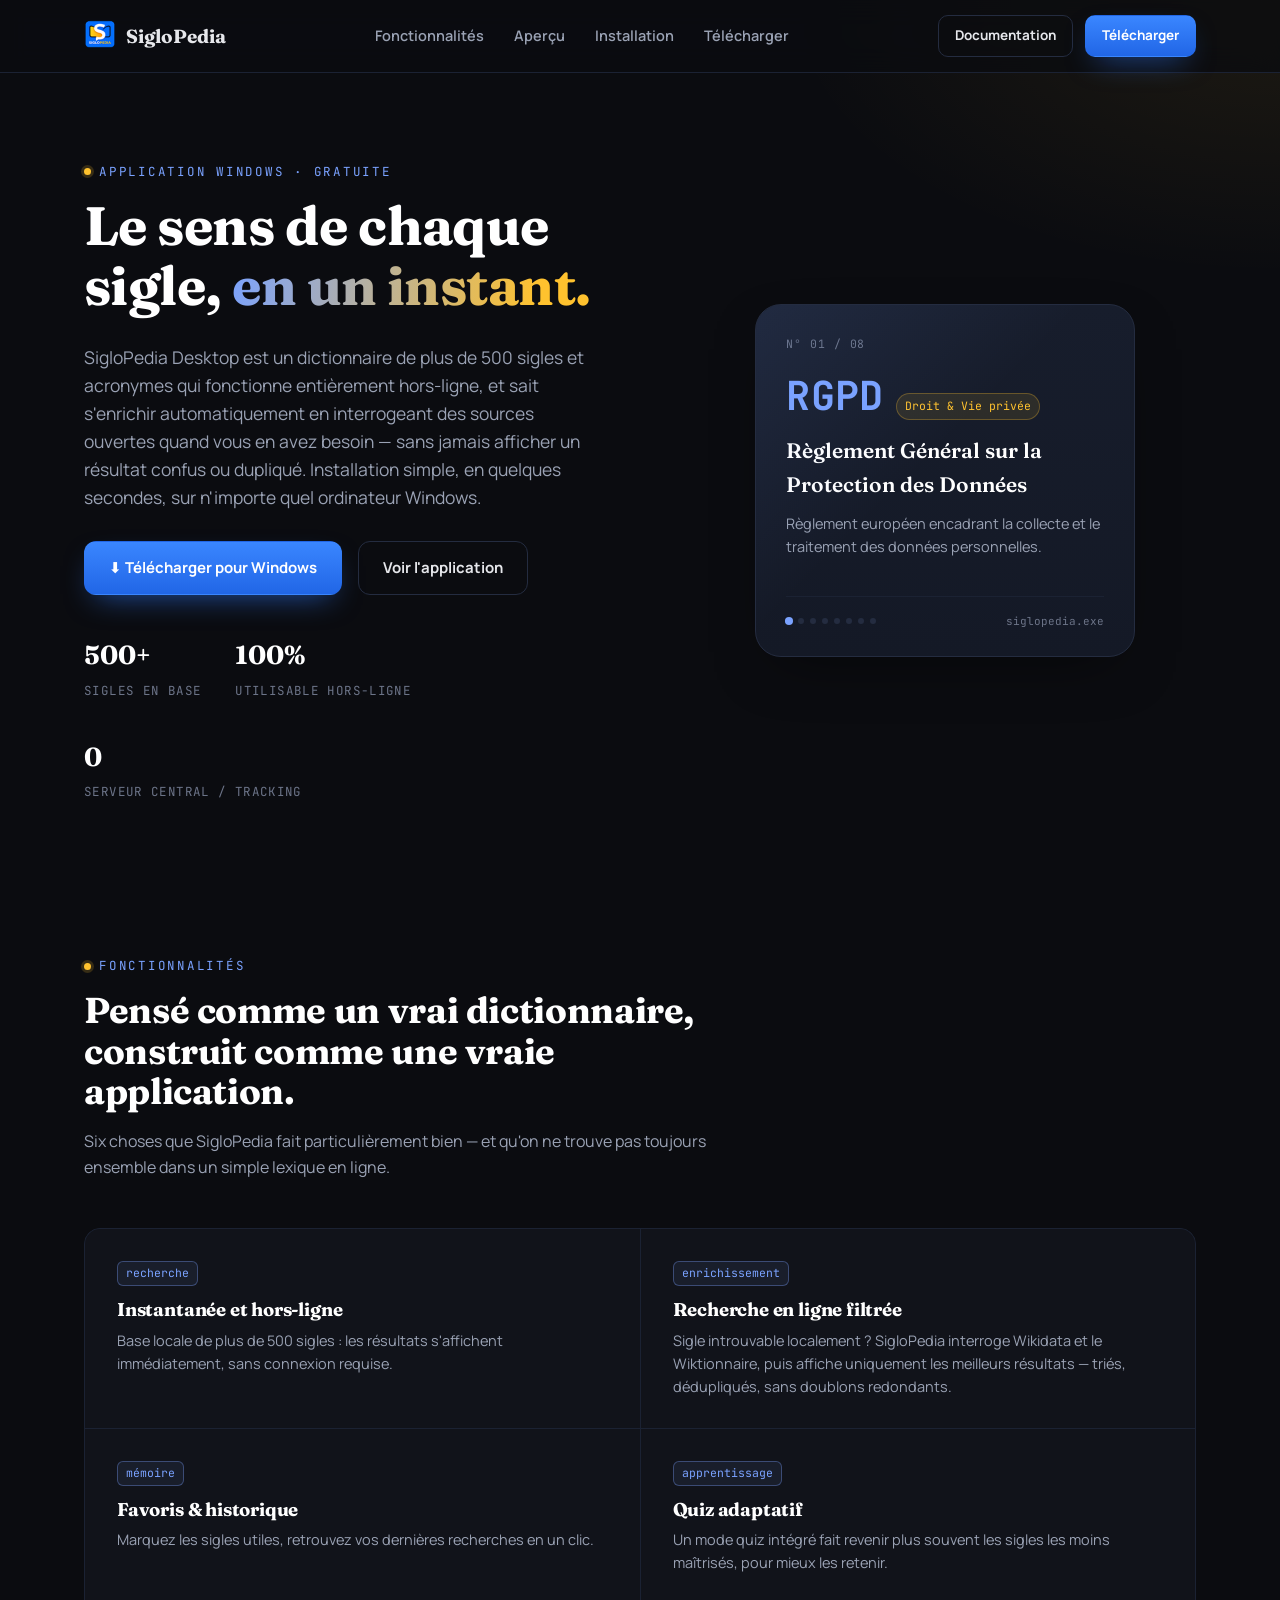
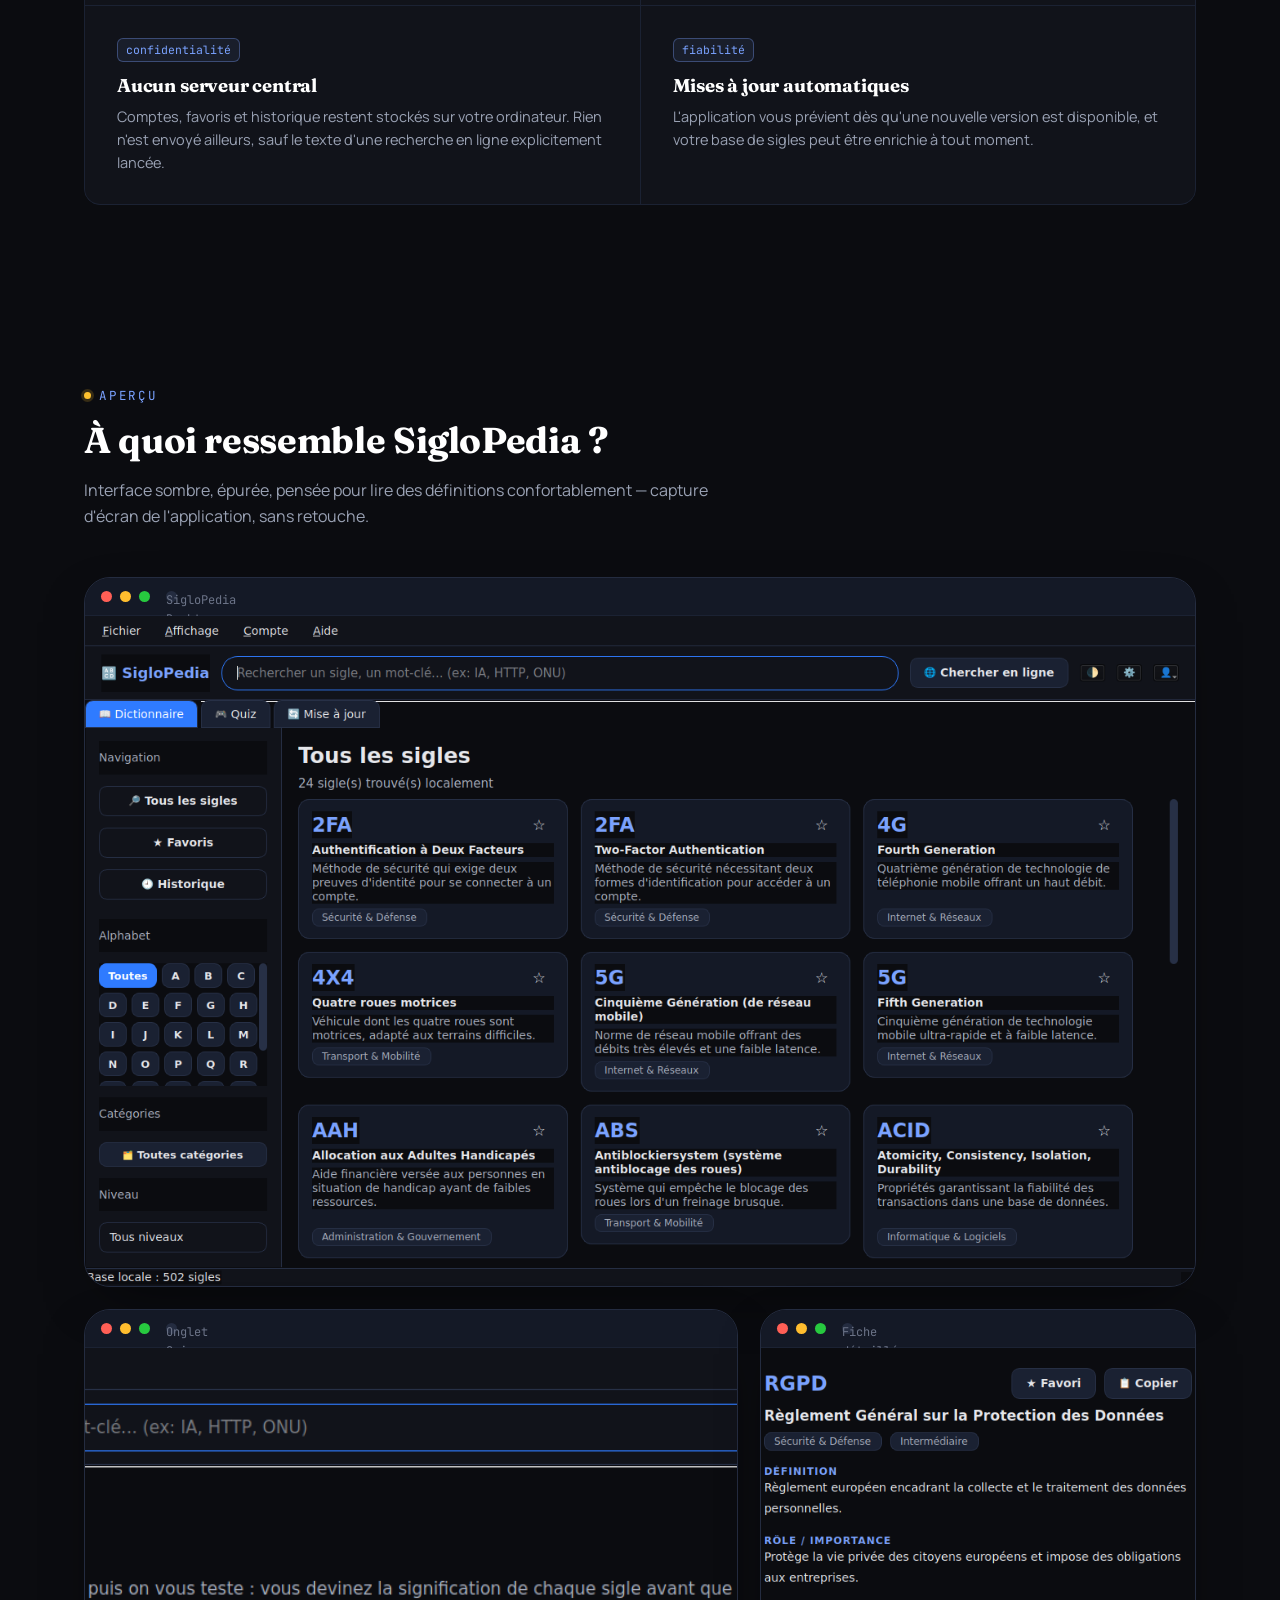
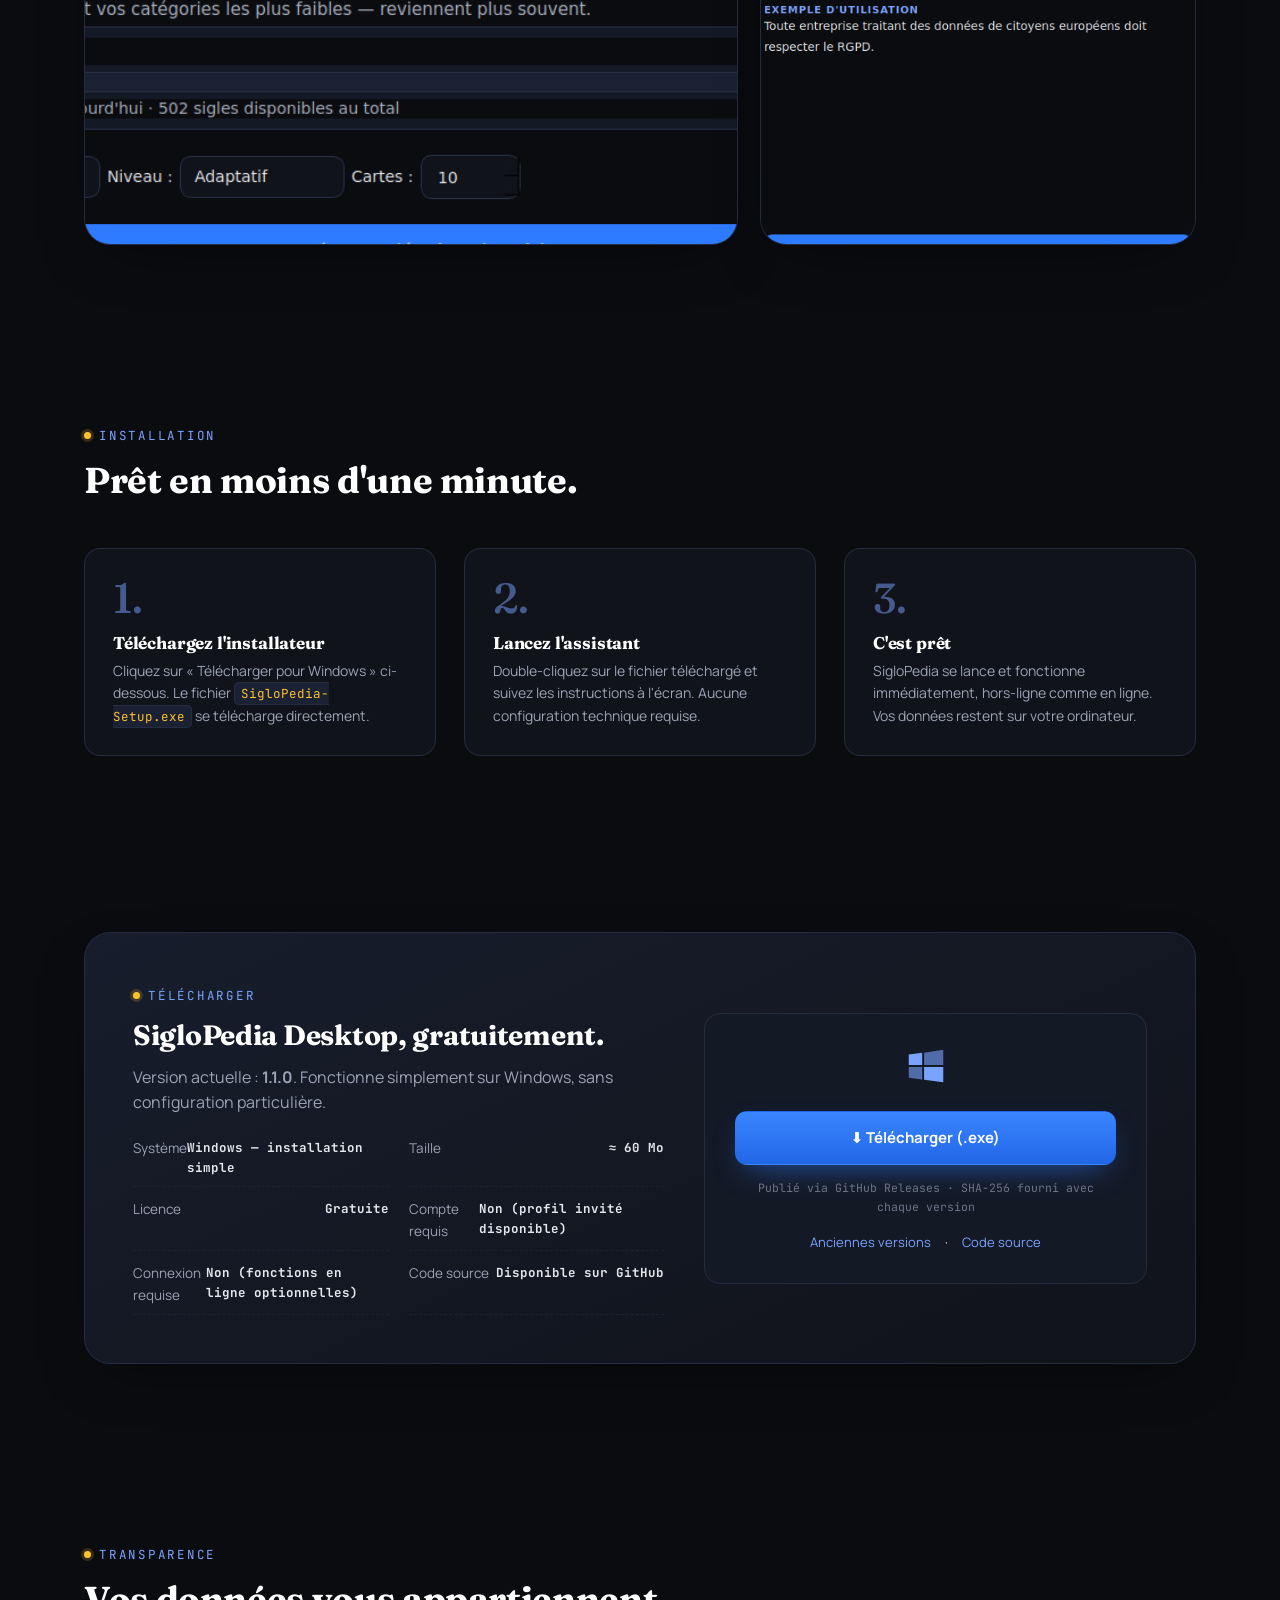
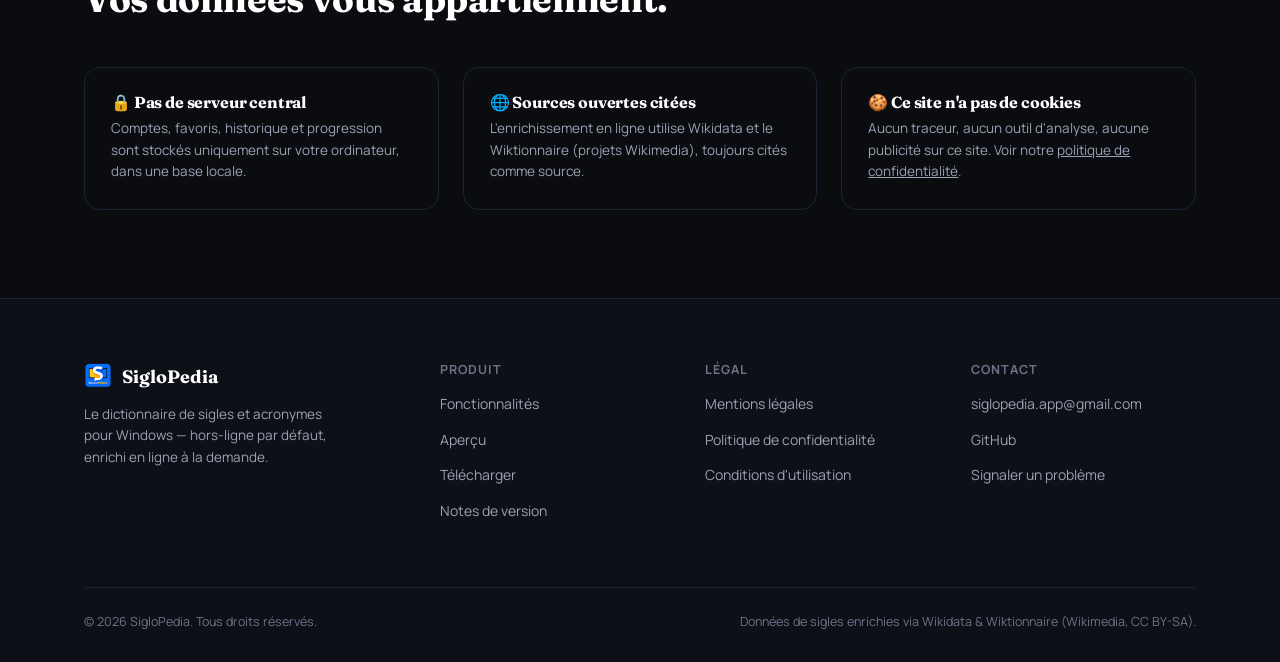
==== docs/index.html @ d8af5785 "Add files via upload" ====
<!doctype html>
<html lang="fr">
<head>
<meta charset="UTF-8">
<meta name="viewport" content="width=device-width, initial-scale=1">
<title>SigloPedia Desktop — Le dictionnaire des sigles et acronymes</title>
<meta name="description" content="SigloPedia Desktop : dictionnaire de plus de 500 sigles et acronymes pour Windows. Recherche instantanée hors-ligne, enrichissement en ligne filtré, quiz intégré. Gratuit, sans compte obligatoire, données 100% locales.">
<link rel="canonical" href="https://siglopedia.example.com/">

<meta property="og:type" content="website">
<meta property="og:title" content="SigloPedia Desktop — Le dictionnaire des sigles et acronymes">
<meta property="og:description" content="Plus de 500 sigles et acronymes, recherche instantanée hors-ligne, enrichissement en ligne filtré et quiz intégré. Gratuit pour Windows.">
<meta property="og:image" content="assets/icon-512.png">
<meta name="twitter:card" content="summary">

<link rel="icon" href="assets/favicon.png" type="image/png">
<link rel="apple-touch-icon" href="assets/icon-180.png">
<link rel="stylesheet" href="css/style.css">
</head>
<body>

<a href="#main" class="skip-link">Aller au contenu principal</a>

<header class="site-header">
  <div class="container">
    <a href="index.html" class="brand">
      <img src="assets/icon-48.png" alt="" width="32" height="32">
      SigloPedia
    </a>
    <nav aria-label="Navigation principale">
      <ul class="nav-links">
        <li><a href="#fonctionnalites">Fonctionnalités</a></li>
        <li><a href="#apercu">Aperçu</a></li>
        <li><a href="#installation">Installation</a></li>
        <li><a href="#telecharger">Télécharger</a></li>
      </ul>
    </nav>
    <div class="nav-cta">
      <a href="#telecharger" class="btn btn-ghost btn-sm">Documentation</a>
      <a href="#telecharger" class="btn btn-primary btn-sm">Télécharger</a>
    </div>
    <button class="nav-toggle" aria-label="Ouvrir le menu" aria-expanded="false">☰</button>
  </div>
</header>

<main id="main">

  <!-- ============================== HERO ============================== -->
  <section class="hero">
    <div class="container">
      <div>
        <p class="eyebrow">Application Windows · Gratuite</p>
        <h1>Le sens de chaque sigle, <em>en un instant.</em></h1>
        <p class="hero-sub">
          SigloPedia Desktop est un dictionnaire de plus de 500 sigles et
          acronymes qui fonctionne entièrement hors-ligne, et sait
          s'enrichir automatiquement en interrogeant des sources ouvertes
          quand vous en avez besoin — sans jamais afficher un résultat
          confus ou dupliqué. Installation simple, en quelques secondes,
          sur n'importe quel ordinateur Windows.
        </p>
        <div class="hero-cta-row">
          <a href="#telecharger" class="btn btn-primary">
            ⬇️ Télécharger pour Windows
          </a>
          <a href="#apercu" class="btn btn-ghost">Voir l'application</a>
        </div>

        <div class="trust-row">
          <div class="stat"><b>500+</b><span>SIGLES EN BASE</span></div>
          <div class="stat"><b>100%</b><span>UTILISABLE HORS-LIGNE</span></div>
          <div class="stat"><b>0</b><span>SERVEUR CENTRAL / TRACKING</span></div>
        </div>
      </div>

      <div class="dict-card-wrap">
        <div class="dict-card" id="dictCard">
          <div class="dict-card-glow" aria-hidden="true"></div>
          <p class="dict-card-index">N° 01 / 08</p>
          <div class="dict-card-head">
            <span class="dict-card-acr">RGPD</span>
            <span class="dict-card-cat">Droit &amp; Vie privée</span>
          </div>
          <p class="dict-card-name">Règlement Général sur la Protection des Données</p>
          <p class="dict-card-def">Règlement européen encadrant la collecte et le traitement des données personnelles.</p>
          <div class="dict-card-foot">
            <div class="dict-card-dots" role="group" aria-label="Choisir une entrée">
              <span class="active"></span><span></span><span></span><span></span>
              <span></span><span></span><span></span><span></span>
            </div>
            <span class="dict-card-src">siglopedia.exe</span>
          </div>
        </div>
      </div>
    </div>
  </section>

  <!-- ============================ FONCTIONNALITÉS ============================ -->
  <section id="fonctionnalites">
    <div class="container">
      <div class="section-head reveal">
        <p class="eyebrow">Fonctionnalités</p>
        <h2>Pensé comme un vrai dictionnaire, construit comme une vraie application.</h2>
        <p>Six choses que SigloPedia fait particulièrement bien — et qu'on ne trouve pas toujours ensemble dans un simple lexique en ligne.</p>
      </div>

      <div class="feature-grid reveal">
        <article class="feature">
          <span class="feature-tag">recherche</span>
          <h3>Instantanée et hors-ligne</h3>
          <p>Base locale de plus de 500 sigles : les résultats s'affichent immédiatement, sans connexion requise.</p>
        </article>
        <article class="feature">
          <span class="feature-tag">enrichissement</span>
          <h3>Recherche en ligne filtrée</h3>
          <p>Sigle introuvable localement ? SigloPedia interroge Wikidata et le Wiktionnaire, puis affiche uniquement les meilleurs résultats — triés, dédupliqués, sans doublons redondants.</p>
        </article>
        <article class="feature">
          <span class="feature-tag">mémoire</span>
          <h3>Favoris &amp; historique</h3>
          <p>Marquez les sigles utiles, retrouvez vos dernières recherches en un clic.</p>
        </article>
        <article class="feature">
          <span class="feature-tag">apprentissage</span>
          <h3>Quiz adaptatif</h3>
          <p>Un mode quiz intégré fait revenir plus souvent les sigles les moins maîtrisés, pour mieux les retenir.</p>
        </article>
        <article class="feature">
          <span class="feature-tag">confidentialité</span>
          <h3>Aucun serveur central</h3>
          <p>Comptes, favoris et historique restent stockés sur votre ordinateur. Rien n'est envoyé ailleurs, sauf le texte d'une recherche en ligne explicitement lancée.</p>
        </article>
        <article class="feature">
          <span class="feature-tag">fiabilité</span>
          <h3>Mises à jour automatiques</h3>
          <p>L'application vous prévient dès qu'une nouvelle version est disponible, et votre base de sigles peut être enrichie à tout moment.</p>
        </article>
      </div>
    </div>
  </section>

  <!-- ============================ APERÇU ============================ -->
  <section id="apercu">
    <div class="container">
      <div class="section-head reveal">
        <p class="eyebrow">Aperçu</p>
        <h2>À quoi ressemble SigloPedia ?</h2>
        <p>Interface sombre, épurée, pensée pour lire des définitions confortablement — capture d'écran de l'application, sans retouche.</p>
      </div>

      <div class="showcase-frame reveal">
        <div class="showcase-bar">
          <span></span><span></span><span></span>
          <span class="showcase-title">SigloPedia Desktop — Dictionnaire</span>
        </div>
        <img src="assets/screenshot.png" alt="Fenêtre principale de SigloPedia Desktop montrant la liste des sigles, la barre de recherche et les filtres par lettre, catégorie et niveau.">
      </div>

      <div class="gallery-strip">
        <div class="showcase-frame reveal">
          <div class="showcase-bar">
            <span></span><span></span><span></span>
            <span class="showcase-title">Onglet Quiz</span>
          </div>
          <img src="assets/screenshot-quiz.png" alt="Onglet Quiz de SigloPedia Desktop avec le niveau, la progression et les options de session.">
        </div>
        <div class="showcase-frame reveal">
          <div class="showcase-bar">
            <span></span><span></span><span></span>
            <span class="showcase-title">Fiche détaillée</span>
          </div>
          <img src="assets/screenshot-detail.png" alt="Fiche détaillée du sigle RGPD dans SigloPedia Desktop, avec définition, rôle et exemple d'utilisation.">
        </div>
      </div>
    </div>
  </section>

  <!-- ============================ INSTALLATION ============================ -->
  <section id="installation">
    <div class="container">
      <div class="section-head reveal">
        <p class="eyebrow">Installation</p>
        <h2>Prêt en moins d'une minute.</h2>
      </div>

      <div class="steps reveal">
        <div class="step">
          <div class="step-num">1.</div>
          <h3>Téléchargez l'installateur</h3>
          <p>Cliquez sur « Télécharger pour Windows » ci-dessous. Le fichier <code>SigloPedia-Setup.exe</code> se télécharge directement.</p>
        </div>
        <div class="step">
          <div class="step-num">2.</div>
          <h3>Lancez l'assistant</h3>
          <p>Double-cliquez sur le fichier téléchargé et suivez les instructions à l'écran. Aucune configuration technique requise.</p>
        </div>
        <div class="step">
          <div class="step-num">3.</div>
          <h3>C'est prêt</h3>
          <p>SigloPedia se lance et fonctionne immédiatement, hors-ligne comme en ligne. Vos données restent sur votre ordinateur.</p>
        </div>
      </div>
    </div>
  </section>

  <!-- ============================ TÉLÉCHARGER ============================ -->
  <section id="telecharger">
    <div class="container">
      <div class="download-panel reveal">
        <div>
          <p class="eyebrow">Télécharger</p>
          <h2>SigloPedia Desktop, gratuitement.</h2>
          <p>Version actuelle : <strong>1.1.0</strong>. Fonctionne simplement sur Windows, sans configuration particulière.</p>
          <ul class="spec-list">
            <li><span>Système</span><b>Windows — installation simple</b></li>
            <li><span>Taille</span><b>≈ 60 Mo</b></li>
            <li><span>Licence</span><b>Gratuite</b></li>
            <li><span>Compte requis</span><b>Non (profil invité disponible)</b></li>
            <li><span>Connexion requise</span><b>Non (fonctions en ligne optionnelles)</b></li>
            <li><span>Code source</span><b>Disponible sur GitHub</b></li>
          </ul>
        </div>
        <div class="download-card">
          <svg class="win-icon" viewBox="0 0 24 24" fill="none" xmlns="http://www.w3.org/2000/svg" aria-hidden="true">
            <path d="M3 5.5L10 4.6V11H3V5.5Z" fill="currentColor"/>
            <path d="M11 4.5L21 3V11H11V4.5Z" fill="currentColor" opacity="0.6"/>
            <path d="M3 12H10V18.5L3 17.6V12Z" fill="currentColor" opacity="0.6"/>
            <path d="M11 12H21V20L11 18.6V12Z" fill="currentColor"/>
          </svg>
          <a href="https://github.com/siglopedia/siglopedia-desktop/releases/latest/download/SigloPedia-Setup.exe"
             class="btn btn-primary btn-block">⬇️ Télécharger (.exe)</a>
          <small>Publié via GitHub Releases · SHA-256 fourni avec chaque version</small>
          <div class="alt-downloads">
            <a href="https://github.com/siglopedia/siglopedia-desktop/releases" target="_blank" rel="noopener">Anciennes versions</a>
            <span aria-hidden="true">·</span>
            <a href="https://github.com/siglopedia/siglopedia-desktop" target="_blank" rel="noopener">Code source</a>
          </div>
        </div>
      </div>
    </div>
  </section>

  <!-- ============================ CONFIANCE ============================ -->
  <section id="confidentialite">
    <div class="container">
      <div class="section-head reveal">
        <p class="eyebrow">Transparence</p>
        <h2>Vos données vous appartiennent.</h2>
      </div>
      <div class="trust-strip reveal">
        <div class="trust-item">
          <h3>🔒 Pas de serveur central</h3>
          <p>Comptes, favoris, historique et progression sont stockés uniquement sur votre ordinateur, dans une base locale.</p>
        </div>
        <div class="trust-item">
          <h3>🌐 Sources ouvertes citées</h3>
          <p>L'enrichissement en ligne utilise Wikidata et le Wiktionnaire (projets Wikimedia), toujours cités comme source.</p>
        </div>
        <div class="trust-item">
          <h3>🍪 Ce site n'a pas de cookies</h3>
          <p>Aucun traceur, aucun outil d'analyse, aucune publicité sur ce site. Voir notre <a href="privacy.html">politique de confidentialité</a>.</p>
        </div>
      </div>
    </div>
  </section>

</main>

<footer class="site-footer">
  <div class="container">
    <div class="footer-grid">
      <div>
        <a href="index.html" class="footer-brand">
          <img src="assets/icon-48.png" alt="">
          SigloPedia
        </a>
        <p class="footer-desc">Le dictionnaire de sigles et acronymes pour Windows — hors-ligne par défaut, enrichi en ligne à la demande.</p>
      </div>
      <div class="footer-col">
        <h4>Produit</h4>
        <ul>
          <li><a href="#fonctionnalites">Fonctionnalités</a></li>
          <li><a href="#apercu">Aperçu</a></li>
          <li><a href="#telecharger">Télécharger</a></li>
          <li><a href="https://github.com/siglopedia/siglopedia-desktop/releases" target="_blank" rel="noopener">Notes de version</a></li>
        </ul>
      </div>
      <div class="footer-col">
        <h4>Légal</h4>
        <ul>
          <li><a href="mentions-legales.html">Mentions légales</a></li>
          <li><a href="privacy.html">Politique de confidentialité</a></li>
          <li><a href="terms.html">Conditions d'utilisation</a></li>
        </ul>
      </div>
      <div class="footer-col">
        <h4>Contact</h4>
        <ul>
          <li><a href="mailto:siglopedia.app@gmail.com">siglopedia.app@gmail.com</a></li>
          <li><a href="https://github.com/siglopedia/siglopedia-desktop" target="_blank" rel="noopener">GitHub</a></li>
          <li><a href="https://github.com/siglopedia/siglopedia-desktop/issues" target="_blank" rel="noopener">Signaler un problème</a></li>
        </ul>
      </div>
    </div>
    <div class="footer-bottom">
      <span>© <span data-year>2026</span> SigloPedia. Tous droits réservés.</span>
      <span>Données de sigles enrichies via Wikidata &amp; Wiktionnaire (Wikimedia, CC BY-SA).</span>
    </div>
  </div>
</footer>

<script src="js/script.js"></script>
</body>
</html>
---- docs/css/style.css ----
/* ==========================================================================
   SigloPedia — feuille de style du site vitrine
   --------------------------------------------------------------------------
   SYSTÈME DE DESIGN (reflète fidèlement la palette réelle de l'application,
   déclarée dans app/styles.py::DARK — cohérence de marque site ↔ logiciel) :

   Couleur   #0b0c10 fond · #141926 carte · #273046 bordure ·
             #2f7bff bleu marque · #7aa2ff bleu clair · #ffc22e or accent

   Typo      Fraunces  — titres (serif éditoriale, esprit "dictionnaire")
             Manrope   — texte courant, interface
             JetBrains Mono — sigles, étiquettes, données (esprit "code/abréviation")

   Signature "Carte de dictionnaire" qui feuillette de vraies entrées de
             l'application dans le hero (voir .dict-card / js/script.js)
   ========================================================================== */

/* ==========================================================================
   Polices auto-hébergées (aucune requête vers un service tiers — voir
   politique de confidentialité : le site ne fait aucun appel externe).
   ========================================================================== */
@font-face {
  font-family: "Fraunces";
  src: url("../fonts/fraunces-latin-500-normal.woff2") format("woff2");
  font-weight: 500; font-style: normal; font-display: swap;
}
@font-face {
  font-family: "Fraunces";
  src: url("../fonts/fraunces-latin-600-normal.woff2") format("woff2");
  font-weight: 600; font-style: normal; font-display: swap;
}
@font-face {
  font-family: "Fraunces";
  src: url("../fonts/fraunces-latin-700-normal.woff2") format("woff2");
  font-weight: 700; font-style: normal; font-display: swap;
}
@font-face {
  font-family: "Manrope";
  src: url("../fonts/manrope-latin-400-normal.woff2") format("woff2");
  font-weight: 400; font-style: normal; font-display: swap;
}
@font-face {
  font-family: "Manrope";
  src: url("../fonts/manrope-latin-500-normal.woff2") format("woff2");
  font-weight: 500; font-style: normal; font-display: swap;
}
@font-face {
  font-family: "Manrope";
  src: url("../fonts/manrope-latin-600-normal.woff2") format("woff2");
  font-weight: 600; font-style: normal; font-display: swap;
}
@font-face {
  font-family: "Manrope";
  src: url("../fonts/manrope-latin-700-normal.woff2") format("woff2");
  font-weight: 700; font-style: normal; font-display: swap;
}
@font-face {
  font-family: "Manrope";
  src: url("../fonts/manrope-latin-800-normal.woff2") format("woff2");
  font-weight: 800; font-style: normal; font-display: swap;
}
@font-face {
  font-family: "JetBrains Mono";
  src: url("../fonts/jetbrains-mono-latin-400-normal.woff2") format("woff2");
  font-weight: 400; font-style: normal; font-display: swap;
}
@font-face {
  font-family: "JetBrains Mono";
  src: url("../fonts/jetbrains-mono-latin-500-normal.woff2") format("woff2");
  font-weight: 500; font-style: normal; font-display: swap;
}
@font-face {
  font-family: "JetBrains Mono";
  src: url("../fonts/jetbrains-mono-latin-700-normal.woff2") format("woff2");
  font-weight: 700; font-style: normal; font-display: swap;
}

:root {
  --bg: #0b0c10;
  --bg-soft: #0e1017;
  --panel: #11131a;
  --card: #141926;
  --card-2: #171d2c;
  --chip: #1a2132;
  --border: #242c40;
  --border-soft: #1b2233;
  --text: #e6e7eb;
  --muted: #9aa2b4;
  --muted-2: #6c7488;
  --brand: #2f7bff;
  --brand-2: #7aa2ff;
  --gold: #ffc22e;
  --ok: #34d399;

  --serif: "Fraunces", "Iowan Old Style", ui-serif, Georgia, serif;
  --sans: "Manrope", "Segoe UI", system-ui, -apple-system, sans-serif;
  --mono: "JetBrains Mono", "SFMono-Regular", Consolas, monospace;

  --container: 1160px;
  --radius-sm: 10px;
  --radius-md: 16px;
  --radius-lg: 26px;
  --shadow-card: 0 20px 60px -25px rgba(0, 0, 0, 0.6);
  --ease: cubic-bezier(0.16, 1, 0.3, 1);
}

/* -------------------------------------------------------------------- */
/* Reset & base                                                         */
/* -------------------------------------------------------------------- */
*, *::before, *::after { box-sizing: border-box; }
html { scroll-behavior: smooth; }
@media (prefers-reduced-motion: reduce) {
  html { scroll-behavior: auto; }
  *, *::before, *::after {
    animation-duration: 0.001ms !important;
    animation-iteration-count: 1 !important;
    transition-duration: 0.001ms !important;
    scroll-behavior: auto !important;
  }
}

body {
  margin: 0;
  background:
    radial-gradient(1200px 600px at 15% -10%, rgba(47, 123, 255, 0.16), transparent 60%),
    radial-gradient(900px 500px at 100% 0%, rgba(255, 194, 46, 0.08), transparent 55%),
    var(--bg);
  color: var(--text);
  font-family: var(--sans);
  font-size: 16px;
  line-height: 1.6;
  -webkit-font-smoothing: antialiased;
}

img { max-width: 100%; display: block; }
a { color: inherit; }

h1, h2, h3, h4 {
  font-family: var(--serif);
  font-weight: 620;
  line-height: 1.12;
  margin: 0 0 0.5em;
  letter-spacing: -0.01em;
}

p { margin: 0 0 1em; color: var(--muted); }

.container {
  max-width: var(--container);
  margin: 0 auto;
  padding: 0 24px;
}

/* Focus visible partout — accessibilité clavier */
a:focus-visible,
button:focus-visible,
input:focus-visible,
[tabindex]:focus-visible {
  outline: 2px solid var(--brand-2);
  outline-offset: 3px;
  border-radius: 6px;
}

.skip-link {
  position: absolute;
  left: -999px;
  top: auto;
  background: var(--brand);
  color: #fff;
  padding: 12px 18px;
  border-radius: 8px;
  z-index: 999;
  font-weight: 700;
}
.skip-link:focus {
  left: 24px;
  top: 24px;
}

::selection { background: var(--brand); color: #fff; }

/* -------------------------------------------------------------------- */
/* Eyebrow / kicker / mono labels                                       */
/* -------------------------------------------------------------------- */
.eyebrow {
  font-family: var(--mono);
  font-size: 12.5px;
  letter-spacing: 0.14em;
  text-transform: uppercase;
  color: var(--brand-2);
  display: inline-flex;
  align-items: center;
  gap: 8px;
  margin-bottom: 14px;
}
.eyebrow::before {
  content: "";
  width: 7px;
  height: 7px;
  border-radius: 50%;
  background: var(--gold);
  box-shadow: 0 0 0 3px rgba(255, 194, 46, 0.18);
}

.tag {
  font-family: var(--mono);
  font-size: 12px;
  color: var(--muted);
  background: var(--chip);
  border: 1px solid var(--border);
  padding: 3px 9px;
  border-radius: 999px;
  white-space: nowrap;
}

/* -------------------------------------------------------------------- */
/* Buttons                                                              */
/* -------------------------------------------------------------------- */
.btn {
  display: inline-flex;
  align-items: center;
  justify-content: center;
  gap: 10px;
  font-family: var(--sans);
  font-weight: 700;
  font-size: 15px;
  text-decoration: none;
  cursor: pointer;
  border-radius: 12px;
  padding: 14px 24px;
  border: 1px solid transparent;
  transition: transform 0.2s var(--ease), box-shadow 0.2s var(--ease), background 0.2s var(--ease), border-color .2s var(--ease);
}
.btn:active { transform: translateY(1px); }

.btn-primary {
  background: linear-gradient(180deg, #3a86ff, #2166e6);
  color: #fff;
  box-shadow: 0 12px 30px -12px rgba(47, 123, 255, 0.65);
}
.btn-primary:hover {
  transform: translateY(-2px);
  box-shadow: 0 18px 36px -12px rgba(47, 123, 255, 0.8);
}

.btn-ghost {
  background: transparent;
  border-color: var(--border);
  color: var(--text);
}
.btn-ghost:hover {
  border-color: var(--brand-2);
  background: rgba(122, 162, 255, 0.08);
}

.btn-sm { padding: 9px 16px; font-size: 13.5px; border-radius: 10px; }
.btn-block { width: 100%; }

/* -------------------------------------------------------------------- */
/* Header / nav                                                         */
/* -------------------------------------------------------------------- */
.site-header {
  position: sticky;
  top: 0;
  z-index: 100;
  background: rgba(11, 12, 16, 0.78);
  backdrop-filter: blur(14px) saturate(140%);
  -webkit-backdrop-filter: blur(14px) saturate(140%);
  border-bottom: 1px solid var(--border-soft);
}
.site-header .container {
  display: flex;
  align-items: center;
  justify-content: space-between;
  gap: 20px;
  height: 72px;
}
.brand {
  display: flex;
  align-items: center;
  gap: 10px;
  text-decoration: none;
  font-family: var(--serif);
  font-weight: 650;
  font-size: 19px;
  color: var(--text);
}
.brand img { width: 32px; height: 32px; border-radius: 8px; }

.nav-links {
  display: flex;
  align-items: center;
  gap: 30px;
  list-style: none;
  margin: 0;
  padding: 0;
}
.nav-links a {
  text-decoration: none;
  color: var(--muted);
  font-size: 14.5px;
  font-weight: 600;
  transition: color 0.15s;
}
.nav-links a:hover { color: var(--text); }

.nav-cta { display: flex; align-items: center; gap: 12px; }

.nav-toggle {
  display: none;
  background: none;
  border: 1px solid var(--border);
  border-radius: 8px;
  width: 42px;
  height: 42px;
  color: var(--text);
  font-size: 20px;
  cursor: pointer;
}

/* -------------------------------------------------------------------- */
/* Hero                                                                  */
/* -------------------------------------------------------------------- */
.hero {
  padding: 84px 0 60px;
}
.hero .container {
  display: grid;
  grid-template-columns: 1.05fr 0.95fr;
  gap: 56px;
  align-items: center;
}
.hero h1 {
  font-size: clamp(34px, 4.6vw, 54px);
  color: #fff;
}
.hero h1 em {
  font-style: normal;
  background: linear-gradient(100deg, var(--brand-2), var(--gold) 85%);
  -webkit-background-clip: text;
  background-clip: text;
  color: transparent;
}
.hero-sub {
  font-size: 17.5px;
  max-width: 46ch;
  color: var(--muted);
}
.hero-cta-row {
  display: flex;
  align-items: center;
  gap: 16px;
  flex-wrap: wrap;
  margin: 30px 0 18px;
}
.hero-meta {
  font-family: var(--mono);
  font-size: 12.5px;
  color: var(--muted-2);
  display: flex;
  gap: 18px;
  flex-wrap: wrap;
}
.hero-meta span { display: inline-flex; align-items: center; gap: 6px; }

.trust-row {
  margin-top: 40px;
  display: flex;
  gap: 34px;
  flex-wrap: wrap;
}
.trust-row .stat b {
  font-family: var(--serif);
  font-size: 26px;
  color: #fff;
  display: block;
}
.trust-row .stat span {
  font-size: 12.5px;
  color: var(--muted-2);
  font-family: var(--mono);
  letter-spacing: 0.03em;
}

/* --- Signature element : carte de dictionnaire qui feuillette --- */
.dict-card-wrap {
  position: relative;
  display: flex;
  justify-content: center;
}
.dict-card {
  width: 100%;
  max-width: 380px;
  background: linear-gradient(180deg, var(--card-2), var(--card));
  border: 1px solid var(--border);
  border-radius: var(--radius-lg);
  padding: 30px 30px 26px;
  box-shadow: var(--shadow-card);
  position: relative;
  overflow: hidden;
}
.dict-card::before {
  content: "";
  position: absolute;
  inset: 0;
  background: linear-gradient(135deg, rgba(122,162,255,0.10), transparent 45%);
  pointer-events: none;
}
.dict-card-index {
  font-family: var(--mono);
  font-size: 11.5px;
  color: var(--muted-2);
  letter-spacing: 0.08em;
}
.dict-card-head {
  display: flex;
  align-items: baseline;
  gap: 12px;
  margin: 10px 0 4px;
}
.dict-card-acr {
  font-family: var(--mono);
  font-weight: 700;
  font-size: 40px;
  color: var(--brand-2);
  letter-spacing: 0.01em;
}
.dict-card-cat {
  font-size: 11.5px;
  color: var(--gold);
  font-family: var(--mono);
  background: rgba(255, 194, 46, 0.1);
  border: 1px solid rgba(255, 194, 46, 0.28);
  padding: 3px 8px;
  border-radius: 999px;
  white-space: nowrap;
}
.dict-card-name {
  font-family: var(--serif);
  font-size: 21px;
  font-weight: 600;
  color: #fff;
  margin: 6px 0 10px;
}
.dict-card-def {
  color: var(--muted);
  font-size: 14.5px;
  min-height: 66px;
}
.dict-card-foot {
  display: flex;
  align-items: center;
  justify-content: space-between;
  margin-top: 18px;
  padding-top: 16px;
  border-top: 1px solid var(--border-soft);
}
.dict-card-dots {
  display: flex;
  gap: 6px;
}
.dict-card-dots span {
  width: 6px;
  height: 6px;
  border-radius: 50%;
  background: var(--border);
  transition: background 0.3s, transform 0.3s;
}
.dict-card-dots span.active {
  background: var(--brand-2);
  transform: scale(1.35);
}
.dict-card-src {
  font-family: var(--mono);
  font-size: 11px;
  color: var(--muted-2);
}
.dict-card-glow {
  position: absolute;
  width: 260px;
  height: 260px;
  background: radial-gradient(circle, rgba(47,123,255,0.35), transparent 70%);
  filter: blur(10px);
  top: -80px;
  right: -100px;
  z-index: -1;
}

/* -------------------------------------------------------------------- */
/* Sections générales                                                    */
/* -------------------------------------------------------------------- */
section { padding: 88px 0; }
.section-head {
  max-width: 640px;
  margin: 0 0 48px;
}
.section-head.center { margin-left: auto; margin-right: auto; text-align: center; }
.section-head h2 { font-size: clamp(26px, 3vw, 36px); color: #fff; }

.reveal {
  opacity: 0;
  transform: translateY(18px);
  transition: opacity 0.7s var(--ease), transform 0.7s var(--ease);
}
.reveal.is-visible { opacity: 1; transform: translateY(0); }

/* -------------------------------------------------------------------- */
/* Showcase (capture d'écran encadrée)                                  */
/* -------------------------------------------------------------------- */
.showcase-frame {
  border-radius: var(--radius-lg);
  border: 1px solid var(--border);
  background: var(--panel);
  box-shadow: var(--shadow-card);
  overflow: hidden;
}
.showcase-bar {
  display: flex;
  align-items: center;
  gap: 8px;
  padding: 13px 16px;
  background: var(--card);
  border-bottom: 1px solid var(--border-soft);
}
.showcase-bar span {
  width: 11px; height: 11px; border-radius: 50%;
  background: var(--border);
}
.showcase-bar span:nth-child(1) { background: #ff5f56; }
.showcase-bar span:nth-child(2) { background: #ffbd2e; }
.showcase-bar span:nth-child(3) { background: #27c93f; }
.showcase-title {
  margin-left: 8px;
  font-family: var(--mono);
  font-size: 12px;
  color: var(--muted-2);
}
.showcase-frame img { width: 100%; }

.gallery-strip {
  display: grid;
  grid-template-columns: 1.5fr 1fr;
  gap: 22px;
  margin-top: 22px;
}
.gallery-strip .showcase-frame img { width: 100%; height: 100%; object-fit: cover; }

/* -------------------------------------------------------------------- */
/* Features — présentées comme des "sens" de dictionnaire                */
/* -------------------------------------------------------------------- */
.feature-grid {
  display: grid;
  grid-template-columns: repeat(2, 1fr);
  gap: 1px;
  background: var(--border-soft);
  border: 1px solid var(--border-soft);
  border-radius: var(--radius-md);
  overflow: hidden;
}
.feature {
  background: var(--panel);
  padding: 30px 32px;
  transition: background 0.25s;
}
.feature:hover { background: var(--card); }
.feature-tag {
  font-family: var(--mono);
  font-size: 11.5px;
  color: var(--brand-2);
  border: 1px solid rgba(122,162,255,0.35);
  background: rgba(122,162,255,0.08);
  padding: 2px 8px;
  border-radius: 6px;
  display: inline-block;
  margin-bottom: 14px;
}
.feature h3 {
  font-size: 18.5px;
  color: #fff;
  margin-bottom: 8px;
}
.feature p { margin: 0; font-size: 14.5px; }

/* -------------------------------------------------------------------- */
/* Étapes d'installation (numérotation façon "sens de dictionnaire")     */
/* -------------------------------------------------------------------- */
.steps {
  display: grid;
  grid-template-columns: repeat(3, 1fr);
  gap: 28px;
}
.step {
  border: 1px solid var(--border);
  border-radius: var(--radius-md);
  padding: 28px;
  background: var(--panel);
  position: relative;
}
.step-num {
  font-family: var(--serif);
  font-size: 42px;
  color: var(--brand-2);
  opacity: 0.5;
  line-height: 1;
  margin-bottom: 14px;
}
.step h3 { font-size: 17px; color: #fff; margin-bottom: 8px; }
.step p { font-size: 14px; margin: 0; }
.step code {
  font-family: var(--mono);
  font-size: 12.5px;
  background: var(--chip);
  border: 1px solid var(--border);
  padding: 2px 6px;
  border-radius: 5px;
  color: var(--gold);
}

/* -------------------------------------------------------------------- */
/* Téléchargement                                                        */
/* -------------------------------------------------------------------- */
.download-panel {
  border: 1px solid var(--border);
  border-radius: var(--radius-lg);
  background: linear-gradient(155deg, var(--card-2), var(--panel));
  padding: 48px;
  display: grid;
  grid-template-columns: 1.2fr 1fr;
  gap: 40px;
  align-items: center;
  box-shadow: var(--shadow-card);
}
.download-panel h2 { color: #fff; font-size: 28px; }
.spec-list {
  list-style: none;
  margin: 22px 0 0;
  padding: 0;
  display: grid;
  grid-template-columns: 1fr 1fr;
  gap: 12px 20px;
  font-size: 13.5px;
}
.spec-list li {
  display: flex;
  justify-content: space-between;
  border-bottom: 1px dashed var(--border-soft);
  padding-bottom: 8px;
  color: var(--muted);
}
.spec-list b { color: var(--text); font-weight: 600; font-family: var(--mono); font-size: 12.5px; }

.download-card {
  background: var(--card);
  border: 1px solid var(--border);
  border-radius: var(--radius-md);
  padding: 30px;
  text-align: center;
}
.download-card .win-icon {
  width: 46px; height: 46px;
  margin: 0 auto 14px;
  color: var(--brand-2);
}
.download-card small {
  display: block;
  margin-top: 14px;
  color: var(--muted-2);
  font-family: var(--mono);
  font-size: 11.5px;
}
.alt-downloads {
  margin-top: 16px;
  display: flex;
  justify-content: center;
  gap: 14px;
  font-size: 13px;
}
.alt-downloads a { color: var(--brand-2); text-decoration: none; }
.alt-downloads a:hover { text-decoration: underline; }

/* -------------------------------------------------------------------- */
/* Bandeau confiance / open-source / confidentialité                     */
/* -------------------------------------------------------------------- */
.trust-strip {
  display: grid;
  grid-template-columns: repeat(3, 1fr);
  gap: 24px;
}
.trust-item {
  border: 1px solid var(--border-soft);
  border-radius: var(--radius-md);
  padding: 26px;
}
.trust-item h3 { font-size: 16px; color: #fff; margin-bottom: 6px; }
.trust-item p { font-size: 13.5px; margin: 0; }

/* -------------------------------------------------------------------- */
/* Footer                                                                */
/* -------------------------------------------------------------------- */
.site-footer {
  border-top: 1px solid var(--border-soft);
  padding: 64px 0 30px;
  background: var(--bg-soft);
}
.footer-grid {
  display: grid;
  grid-template-columns: 1.4fr 1fr 1fr 1fr;
  gap: 40px;
}
.footer-brand {
  display: flex;
  align-items: center;
  gap: 10px;
  font-family: var(--serif);
  font-weight: 650;
  font-size: 18px;
  color: #fff;
  text-decoration: none;
  margin-bottom: 12px;
}
.footer-brand img { width: 28px; height: 28px; border-radius: 7px; }
.footer-desc { font-size: 13.5px; max-width: 32ch; }
.footer-col h4 {
  font-family: var(--sans);
  font-size: 12.5px;
  text-transform: uppercase;
  letter-spacing: 0.08em;
  color: var(--muted-2);
  margin-bottom: 14px;
}
.footer-col ul { list-style: none; margin: 0; padding: 0; }
.footer-col li { margin-bottom: 10px; }
.footer-col a {
  color: var(--muted);
  text-decoration: none;
  font-size: 14px;
}
.footer-col a:hover { color: var(--text); }

.footer-bottom {
  margin-top: 54px;
  padding-top: 24px;
  border-top: 1px solid var(--border-soft);
  display: flex;
  justify-content: space-between;
  flex-wrap: wrap;
  gap: 12px;
  font-size: 12.5px;
  color: var(--muted-2);
}
.footer-bottom a { color: var(--muted-2); text-decoration: underline; }

/* -------------------------------------------------------------------- */
/* Pages légales (privacy / terms / legal)                               */
/* -------------------------------------------------------------------- */
.legal-page { padding: 60px 0 100px; }
.legal-page .container { max-width: 780px; }
.legal-hero { margin-bottom: 40px; }
.legal-hero p.updated {
  font-family: var(--mono);
  font-size: 12.5px;
  color: var(--muted-2);
}
.legal-page h2 {
  font-size: 21px;
  color: #fff;
  margin-top: 44px;
  padding-top: 12px;
  border-top: 1px solid var(--border-soft);
}
.legal-page h2:first-of-type { border-top: none; margin-top: 0; }
.legal-page ul { color: var(--muted); padding-left: 22px; }
.legal-page li { margin-bottom: 8px; }
.legal-page a { color: var(--brand-2); }
.callout {
  background: var(--card);
  border: 1px solid var(--border);
  border-left: 3px solid var(--brand);
  border-radius: 10px;
  padding: 16px 20px;
  font-size: 14px;
  margin: 20px 0;
}
.back-link {
  display: inline-flex;
  align-items: center;
  gap: 8px;
  color: var(--muted);
  text-decoration: none;
  font-size: 13.5px;
  margin-bottom: 30px;
}
.back-link:hover { color: var(--text); }

/* -------------------------------------------------------------------- */
/* Responsive                                                            */
/* -------------------------------------------------------------------- */
@media (max-width: 980px) {
  .hero .container { grid-template-columns: 1fr; }
  .dict-card-wrap { order: -1; }
  .feature-grid { grid-template-columns: 1fr; }
  .steps { grid-template-columns: 1fr; }
  .download-panel { grid-template-columns: 1fr; padding: 34px; }
  .footer-grid { grid-template-columns: 1fr 1fr; }
  .gallery-strip { grid-template-columns: 1fr; }
  .trust-strip { grid-template-columns: 1fr; }
}

@media (max-width: 720px) {
  .nav-links, .nav-cta .btn-ghost { display: none; }
  .nav-toggle { display: block; }
  .site-header.nav-open .nav-links {
    display: flex;
    position: absolute;
    top: 72px; left: 0; right: 0;
    background: var(--panel);
    border-bottom: 1px solid var(--border);
    flex-direction: column;
    padding: 20px 24px;
    gap: 18px;
  }
  section { padding: 60px 0; }
  .hero { padding: 50px 0 40px; }
  .spec-list { grid-template-columns: 1fr; }
  .footer-grid { grid-template-columns: 1fr; gap: 30px; }
  .footer-bottom { flex-direction: column; }
}
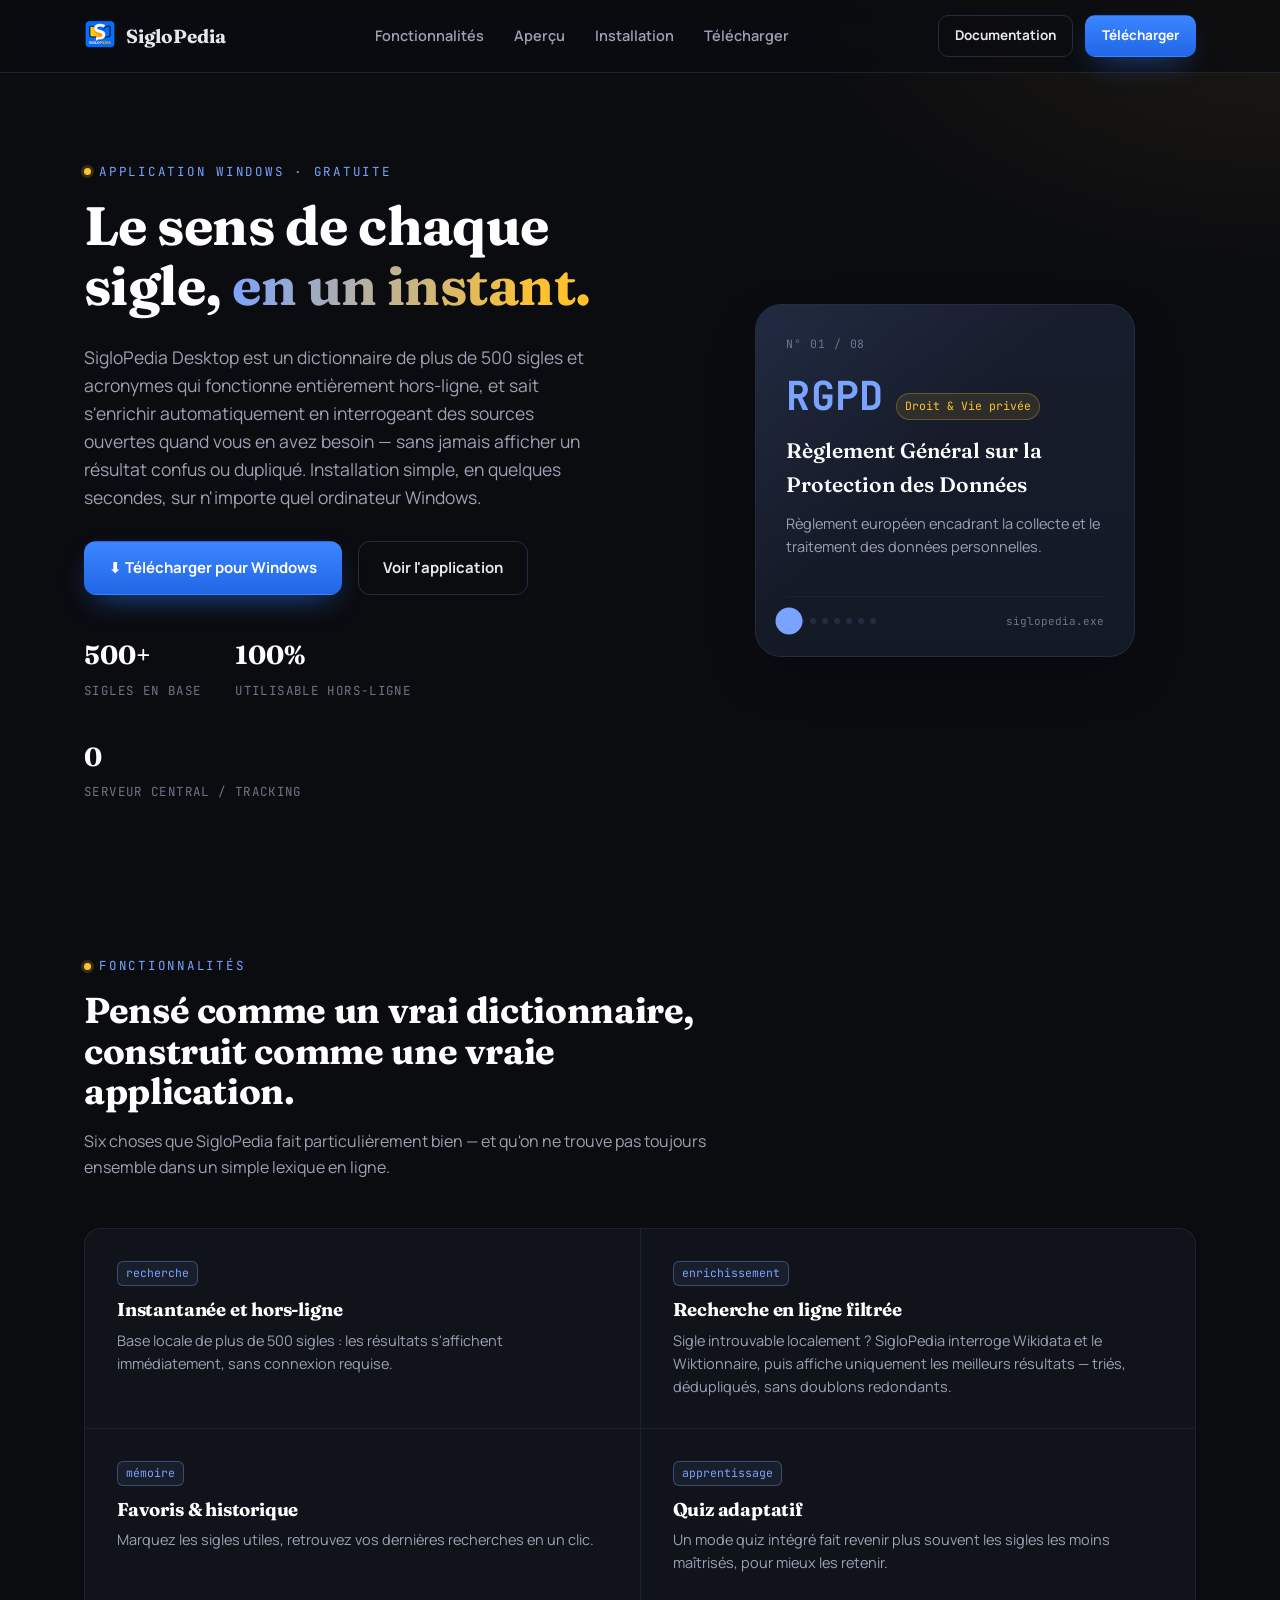
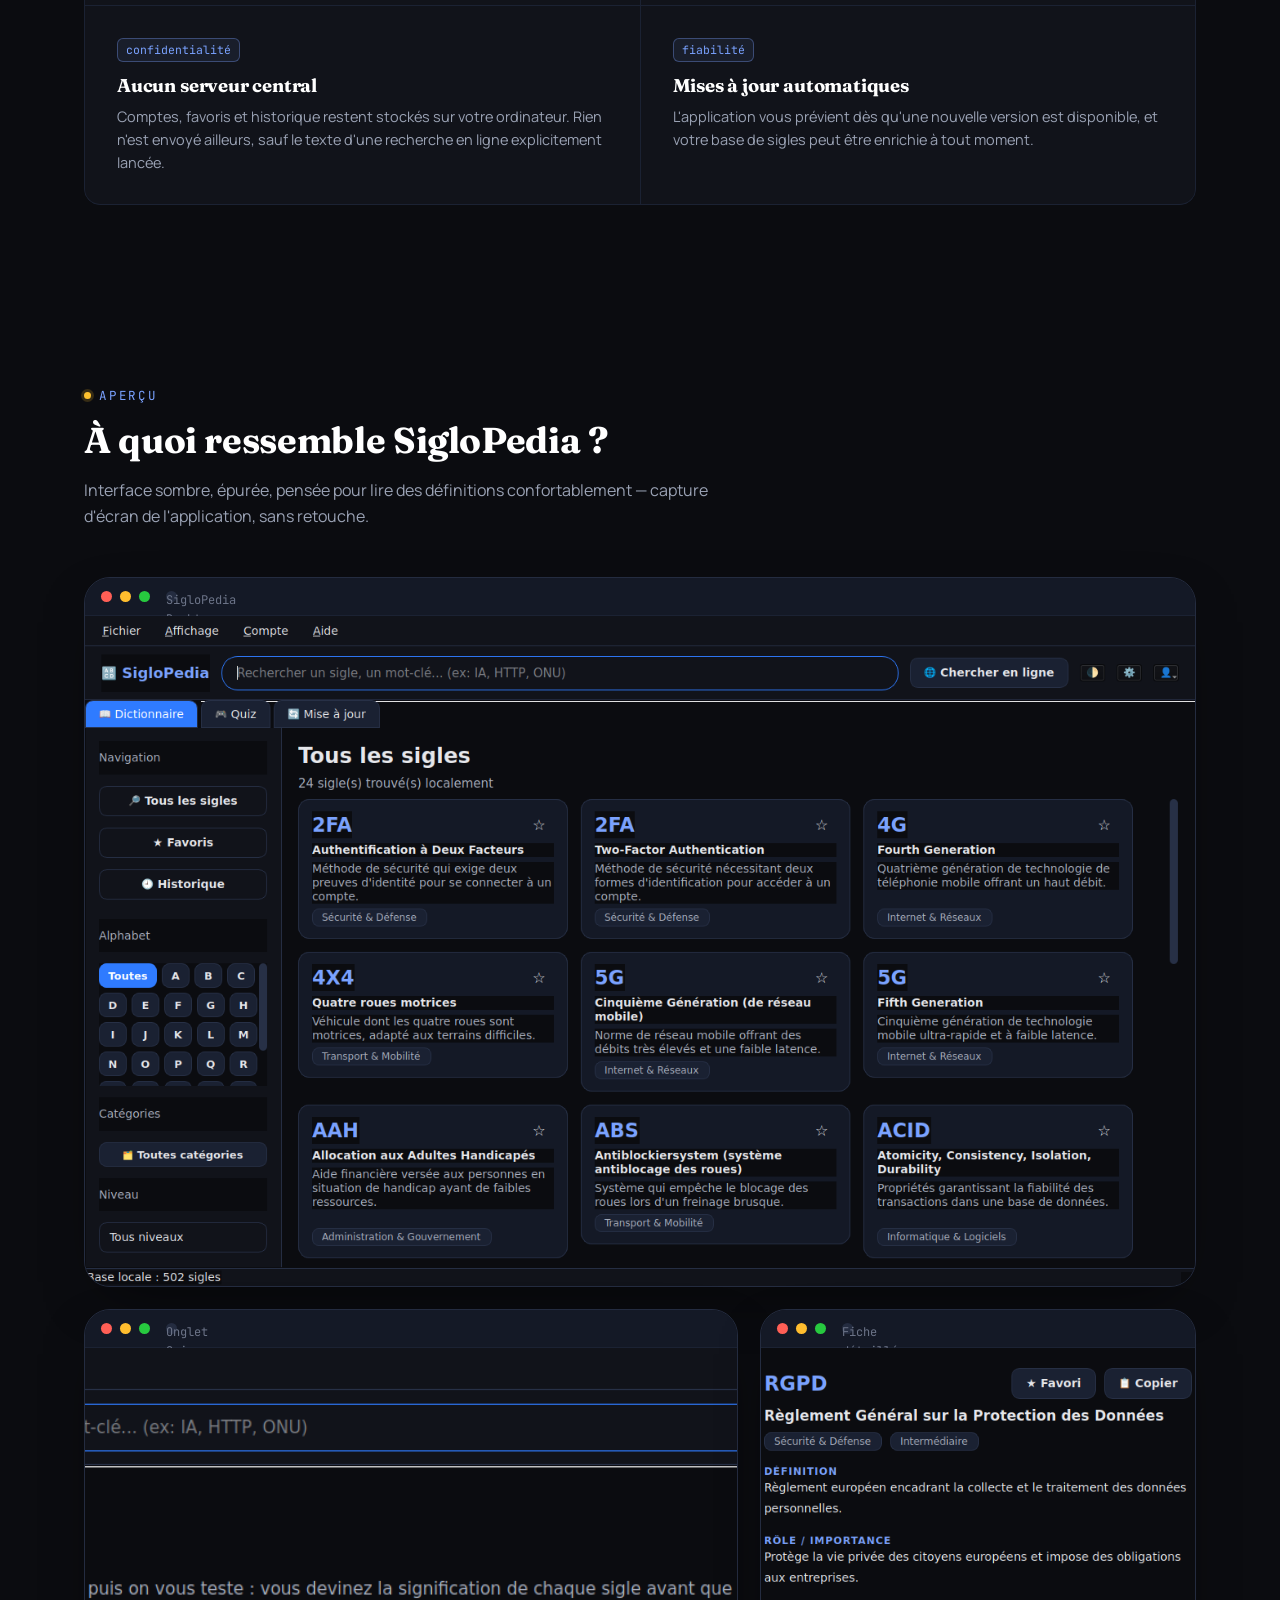
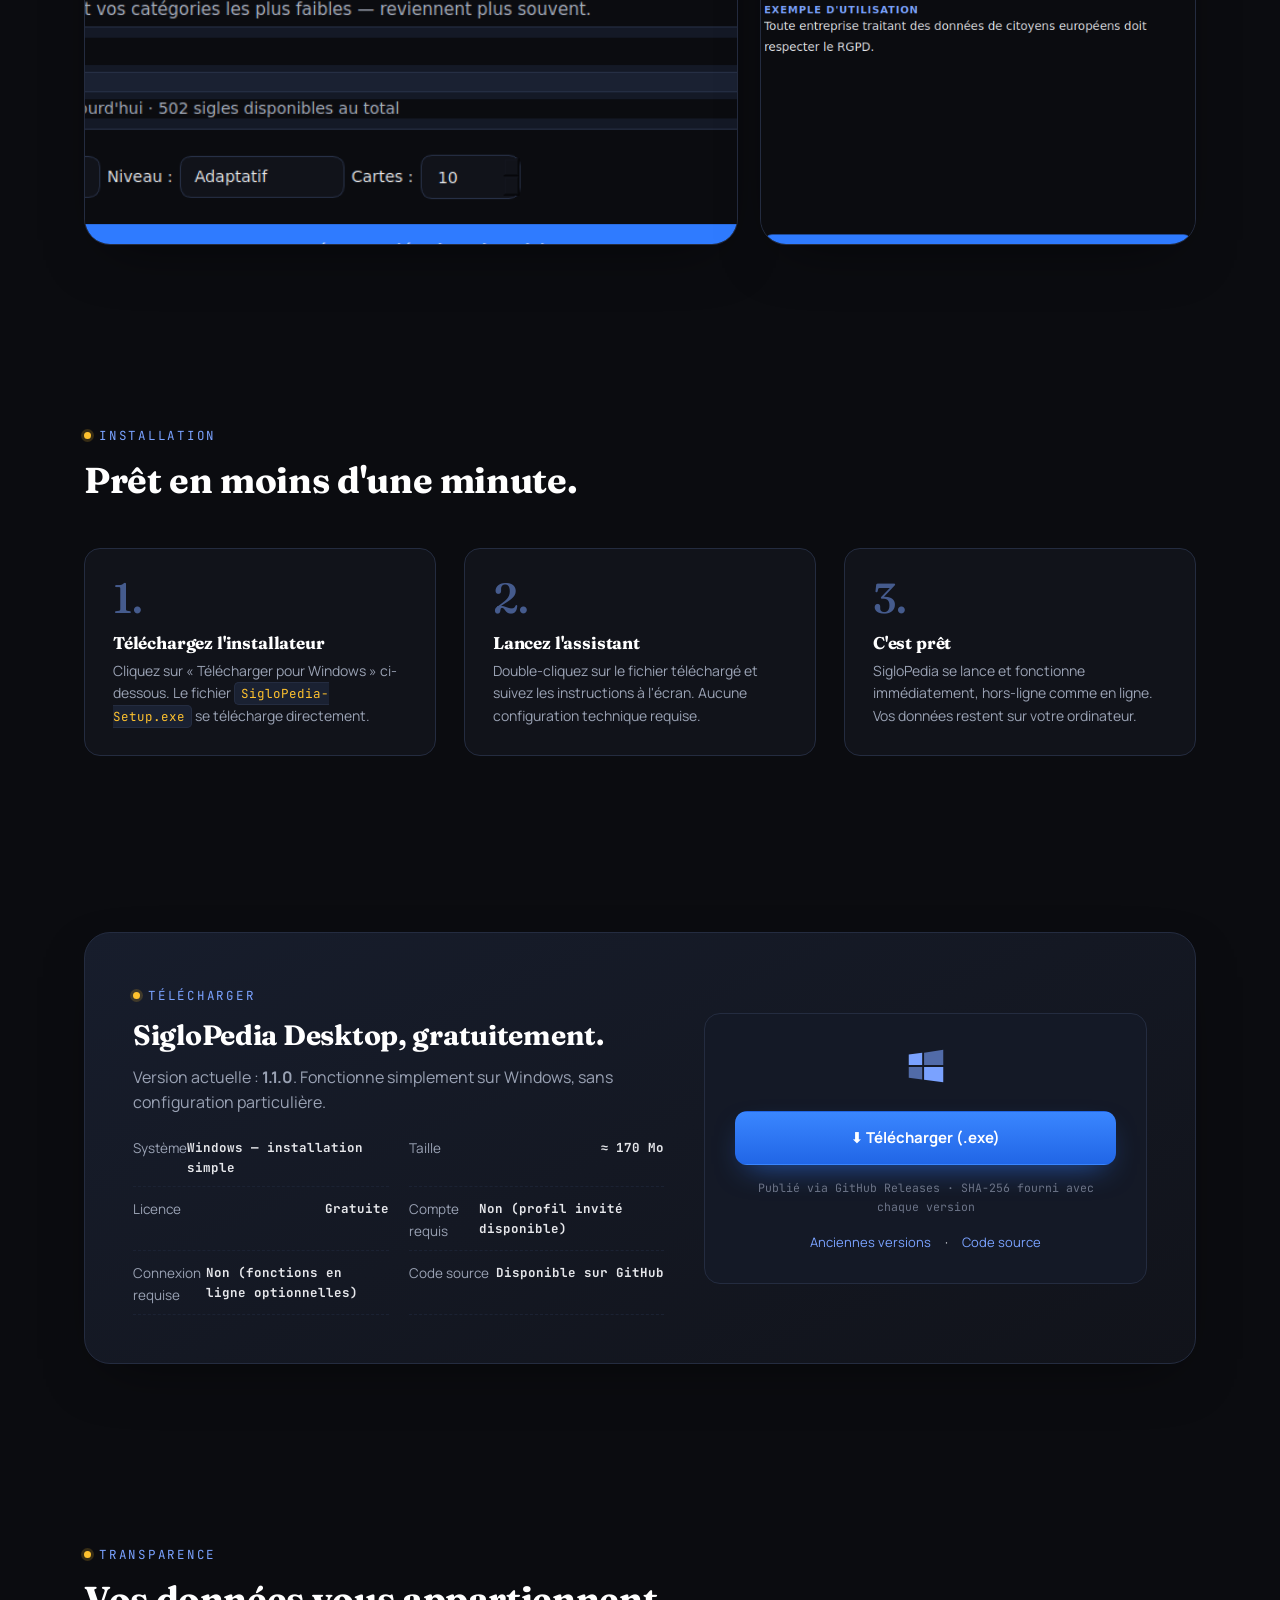
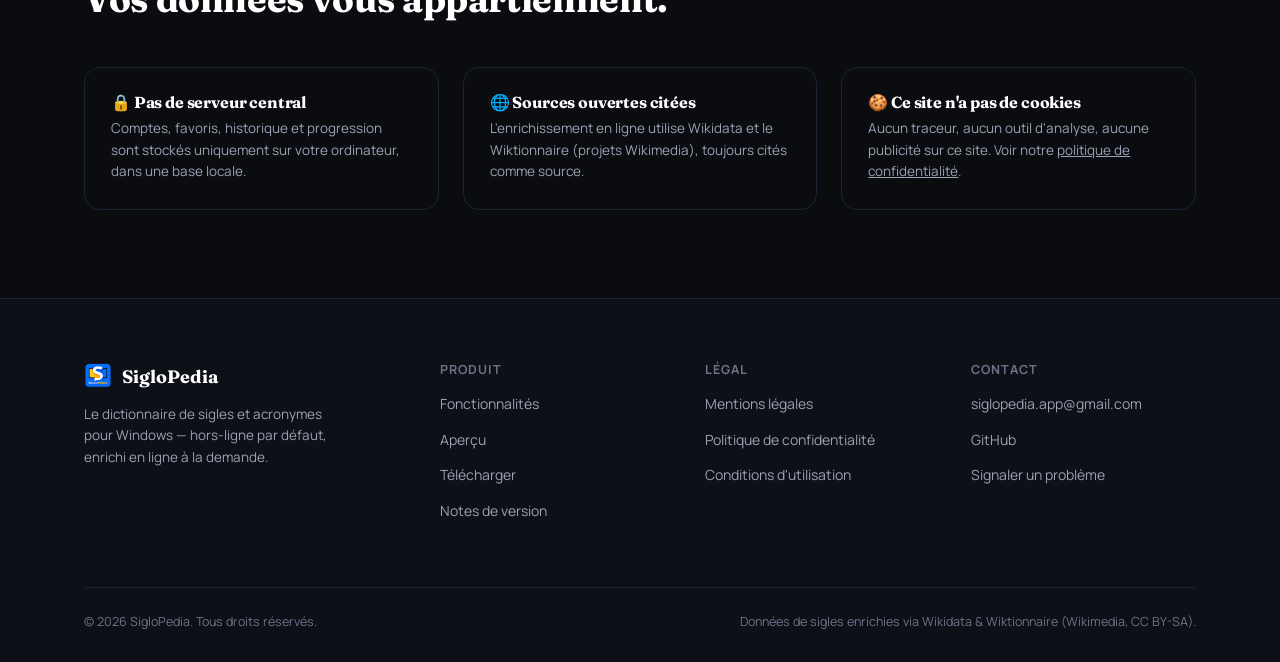
==== commit 2af03002: "Add files via upload" ====
--- a/docs/index.html
+++ b/docs/index.html
@@ -5,17 +5,64 @@
 <meta name="viewport" content="width=device-width, initial-scale=1">
 <title>SigloPedia Desktop — Le dictionnaire des sigles et acronymes</title>
 <meta name="description" content="SigloPedia Desktop : dictionnaire de plus de 500 sigles et acronymes pour Windows. Recherche instantanée hors-ligne, enrichissement en ligne filtré, quiz intégré. Gratuit, sans compte obligatoire, données 100% locales.">
-<link rel="canonical" href="https://siglopedia.example.com/">
+<link rel="canonical" href="https://siglopedia.github.io/siglopedia-desktop/">
 
 <meta property="og:type" content="website">
+<meta property="og:site_name" content="SigloPedia">
 <meta property="og:title" content="SigloPedia Desktop — Le dictionnaire des sigles et acronymes">
 <meta property="og:description" content="Plus de 500 sigles et acronymes, recherche instantanée hors-ligne, enrichissement en ligne filtré et quiz intégré. Gratuit pour Windows.">
-<meta property="og:image" content="assets/icon-512.png">
+<meta property="og:url" content="https://siglopedia.github.io/siglopedia-desktop/">
+<meta property="og:image" content="https://siglopedia.github.io/siglopedia-desktop/assets/icon-512.png">
 <meta name="twitter:card" content="summary">
 
-<link rel="icon" href="assets/favicon.png" type="image/png">
+<link rel="icon" href="favicon.ico" sizes="any">
+<link rel="icon" href="assets/favicon-96.png" type="image/png" sizes="96x96">
+<link rel="icon" href="assets/favicon-48.png" type="image/png" sizes="48x48">
 <link rel="apple-touch-icon" href="assets/icon-180.png">
+
+<!-- Progressive Web App : rend le site installable comme une application
+     sur Android, iOS et ordinateur (icône sur l'écran d'accueil, plein
+     écran, fonctionnement hors-ligne). -->
+<link rel="manifest" href="manifest.json">
+<meta name="theme-color" content="#0b0c10">
+<meta name="mobile-web-app-capable" content="yes">
+<meta name="apple-mobile-web-app-capable" content="yes">
+<meta name="apple-mobile-web-app-status-bar-style" content="black-translucent">
+<meta name="apple-mobile-web-app-title" content="SigloPedia">
+
 <link rel="stylesheet" href="css/style.css">
+<script type="application/ld+json">
+{
+  "@context": "https://schema.org",
+  "@type": "SoftwareApplication",
+  "name": "SigloPedia Desktop",
+  "alternateName": "SigloPedia",
+  "url": "https://siglopedia.github.io/siglopedia-desktop/",
+  "description": "Dictionnaire de sigles et acronymes pour Windows, avec recherche instantanée hors-ligne, enrichissement en ligne filtré (Wikidata, Wiktionnaire) et quiz intégré.",
+  "operatingSystem": "Windows",
+  "applicationCategory": "ReferenceApplication",
+  "softwareVersion": "1.1.0",
+  "offers": {
+    "@type": "Offer",
+    "price": "0",
+    "priceCurrency": "EUR"
+  },
+  "downloadUrl": "https://github.com/siglopedia/siglopedia-desktop/releases/latest/download/SigloPedia-Setup.exe",
+  "author": {
+    "@type": "Person",
+    "name": "DJOAKPO Amour"
+  }
+}
+</script>
+<script type="application/ld+json">
+{
+  "@context": "https://schema.org",
+  "@type": "Organization",
+  "name": "SigloPedia",
+  "url": "https://siglopedia.github.io/siglopedia-desktop/",
+  "logo": "https://siglopedia.github.io/siglopedia-desktop/assets/icon-512.png"
+}
+</script>
 </head>
 <body>
 
@@ -213,7 +260,7 @@
           <p>Version actuelle : <strong>1.1.0</strong>. Fonctionne simplement sur Windows, sans configuration particulière.</p>
           <ul class="spec-list">
             <li><span>Système</span><b>Windows — installation simple</b></li>
-            <li><span>Taille</span><b>≈ 60 Mo</b></li>
+            <li><span>Taille</span><b>≈ 170 Mo</b></li>
             <li><span>Licence</span><b>Gratuite</b></li>
             <li><span>Compte requis</span><b>Non (profil invité disponible)</b></li>
             <li><span>Connexion requise</span><b>Non (fonctions en ligne optionnelles)</b></li>
--- a/docs/css/style.css
+++ b/docs/css/style.css
@@ -311,8 +311,8 @@
   background: none;
   border: 1px solid var(--border);
   border-radius: 8px;
-  width: 42px;
-  height: 42px;
+  width: 44px;
+  height: 44px;
   color: var(--text);
   font-size: 20px;
   cursor: pointer;
@@ -465,6 +465,12 @@
   border-radius: 50%;
   background: var(--border);
   transition: background 0.3s, transform 0.3s;
+  /* Zone cliquable/tactile agrandie sans changer la taille visuelle du
+     point (important au doigt sur mobile, où 6px est trop petit à viser). */
+  padding: 7px;
+  margin: -7px;
+  background-clip: content-box;
+  box-sizing: content-box;
 }
 .dict-card-dots span.active {
   background: var(--brand-2);
@@ -586,7 +592,7 @@
 /* -------------------------------------------------------------------- */
 .steps {
   display: grid;
-  grid-template-columns: repeat(3, 1fr);
+  grid-template-columns: repeat(auto-fit, minmax(230px, 1fr));
   gap: 28px;
 }
 .step {
@@ -683,7 +689,7 @@
 /* -------------------------------------------------------------------- */
 .trust-strip {
   display: grid;
-  grid-template-columns: repeat(3, 1fr);
+  grid-template-columns: repeat(auto-fit, minmax(230px, 1fr));
   gap: 24px;
 }
 .trust-item {
@@ -798,17 +804,27 @@
 @media (max-width: 980px) {
   .hero .container { grid-template-columns: 1fr; }
   .dict-card-wrap { order: -1; }
-  .feature-grid { grid-template-columns: 1fr; }
-  .steps { grid-template-columns: 1fr; }
   .download-panel { grid-template-columns: 1fr; padding: 34px; }
   .footer-grid { grid-template-columns: 1fr 1fr; }
+}
+
+@media (max-width: 640px) {
+  .feature-grid { grid-template-columns: 1fr; }
   .gallery-strip { grid-template-columns: 1fr; }
-  .trust-strip { grid-template-columns: 1fr; }
-}
-
-@media (max-width: 720px) {
-  .nav-links, .nav-cta .btn-ghost { display: none; }
-  .nav-toggle { display: block; }
+  /* Sans cette ligne, les images empilées perdent leur hauteur (elles
+     héritaient d'une rangée de grille commune en 2 colonnes) et
+     disparaissent visuellement sur mobile. */
+  .gallery-strip .showcase-frame img { height: auto; }
+}
+
+/* Le menu se replie en tiroir mobile dès la tablette (portrait) : avec le
+   logo + 4 liens + 2 boutons, l'en-tête devient trop serré entre 720 et
+   980px (iPad, tablettes Android courantes) si on garde le menu en ligne
+   jusqu'à 720px seulement. */
+@media (max-width: 900px) {
+  .nav-links { display: none; }
+  .nav-cta .btn-ghost,
+  .nav-toggle { display: flex; align-items: center; justify-content: center; }
   .site-header.nav-open .nav-links {
     display: flex;
     position: absolute;
@@ -817,11 +833,64 @@
     border-bottom: 1px solid var(--border);
     flex-direction: column;
     padding: 20px 24px;
-    gap: 18px;
+    gap: 4px;
+    max-height: calc(100vh - 72px);
+    overflow-y: auto;
   }
-  section { padding: 60px 0; }
-  .hero { padding: 50px 0 40px; }
+  .site-header.nav-open .nav-links a {
+    padding: 12px 4px;
+    font-size: 16px;
+    border-bottom: 1px solid var(--border-soft);
+  }
+  .nav-cta .btn-primary.btn-sm { padding: 10px 16px; font-size: 13px; }
+}
+
+@media (max-width: 720px) {
+  section { padding: 56px 0; }
+  .container { padding: 0 20px; }
+  .hero { padding: 40px 0 36px; }
+  .hero h1 { font-size: clamp(28px, 8vw, 40px); }
+  .hero-sub { font-size: 16px; }
+  .hero-cta-row { flex-direction: column; align-items: stretch; gap: 12px; }
+  .hero-cta-row .btn { width: 100%; }
+  .trust-row { justify-content: space-between; gap: 16px; }
+  .trust-row .stat b { font-size: 22px; }
+
+  .dict-card { max-width: 100%; padding: 24px 20px 20px; }
+  .dict-card-acr { font-size: 32px; }
+  .dict-card-def { min-height: 78px; font-size: 14px; }
+
+  .feature { padding: 24px 22px; }
+  .step { padding: 22px; }
+
+  .download-panel { padding: 26px 22px; }
+  .download-card { padding: 24px 20px; }
   .spec-list { grid-template-columns: 1fr; }
+
+  .showcase-bar { padding: 11px 14px; }
+
   .footer-grid { grid-template-columns: 1fr; gap: 30px; }
-  .footer-bottom { flex-direction: column; }
-}
+  .footer-bottom { flex-direction: column; align-items: flex-start; }
+
+  /* Cible tactile confortable (44px min recommandé) sur tous les boutons */
+  .btn { min-height: 44px; }
+
+  .legal-page { padding: 40px 0 64px; }
+  .legal-hero { margin-bottom: 28px; }
+  .legal-page h2 { font-size: 19px; margin-top: 34px; }
+  .callout { padding: 14px 16px; font-size: 13.5px; }
+}
+
+@media (max-width: 400px) {
+  .trust-row .stat span { font-size: 11px; }
+  .dict-card-cat { display: none; }
+  .eyebrow { font-size: 11.5px; }
+}
+
+/* Mode application installée (PWA) : petit espace en haut pour respecter
+   l'encoche/barre de statut sur certains téléphones. */
+@media (display-mode: standalone) {
+  .site-header {
+    padding-top: env(safe-area-inset-top, 0);
+  }
+}
